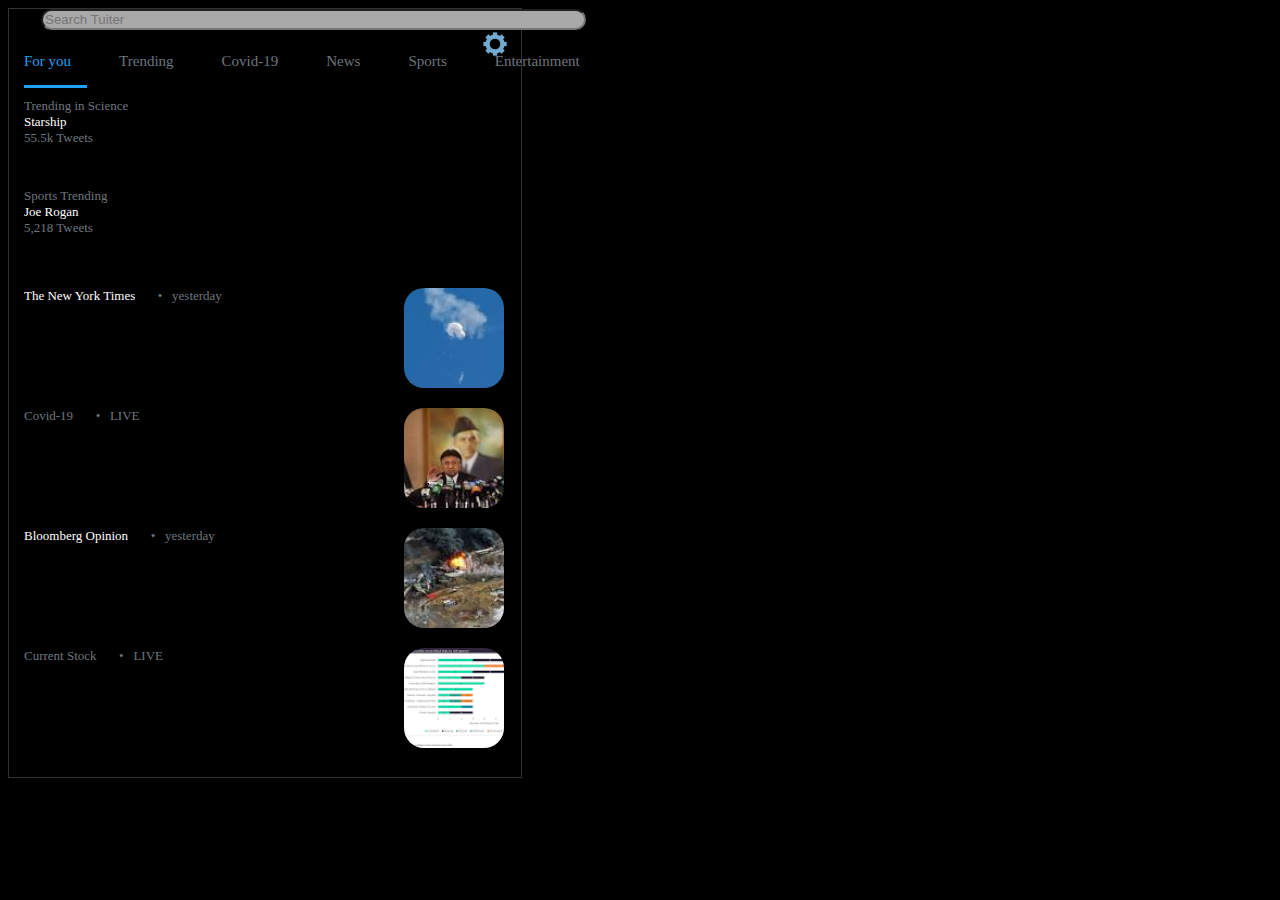
==== public/tuiter/explore/index.html @ 135d2dfa "a3 css spring 2023" ====
<!DOCTYPE html>
<html lang="en">
<head>
    <meta charset="UTF-8">
    <title>Explore</title>
    <link href="index.css" rel="stylesheet">
</head>
<body>
    <div class="wd-border">
        <div class="wd-content">

        <div class="wd-input-container">
            <div class="float-child" >
                <input class="wd-input"
                       type="search"
                       size="65%"
                       placeholder="Search Tuiter"  >
            </div>
            <div class="padding margin_right_main float-right">
                <a href="explore-settings.html">
                    <img class = "wd-gear"
                         src="gear.png"
                         height="28px"
                         width=auto/>
                </a>
            </div>
        </div>

        <div class="wd-links-container">
            <div class="wd-links">
                <div class="float-child"><a href="for-you.html" class="wd-highlight-color">For you</a> </div>
                <div class="float-child"><a href="trending.html" class="wd-other-color">Trending</a> </div>
                <div class="float-child"><a href="covid.html" class="wd-other-color">Covid-19</a> </div>
                <div class="float-child"><a href="news.html" class="wd-other-color">News</a> </div>
                <div class="float-child"><a href="sports.html" class="wd-other-color">Sports</a> </div>
                <div class="float-child"><a href="entertainment.html" class="wd-other-color">Entertainment</a> </div>
                <br>
            </div>
        </div>

        <div class="wd-border1">
        </div>

        <div class="wd-container1 wd-topic-color float-child">
            <div class="no-line-change ">
                <div class="font-topic">Trending in Science </div>
            </div>
            <div class="text-color-highlight" >Starship</div>
            <div class="font-topic">55.5k Tweets<br> </div>
        </div>

        <div class="wd-container2 wd-topic-color float-child">
            <div class="no-line-change ">
                <div class="font-topic">Sports Trending</div>
            </div>
            <div class="text-color-highlight" >Joe Rogan</div>
            <div class="font-topic">5,218 Tweets<br> </div>
        </div>

        <div class="wd-container3 wd-topic-color">
            <div class="no-line-change">
                <div class="float-child font-topic text-color-highlight no-line-change">The New York Times</div>
                <div class="float-child wd-topic-color no-line-change">  &nbsp&nbsp&#149  &nbsp yesterday</div>
                <img class="float-child rounded-picture" src="[data-uri]" height="100" width= auto>
            </div>
        </div>

            <div class="wd-container4 wd-topic-color">
            <div class="no-line-change">
                <div class="float-child wd-topic-color no-line-change">  Covid-19</div>
                <div class="float-child wd-topic-color no-line-change">  &nbsp&nbsp&#149  &nbsp LIVE</div>
                <img class="padding rounded-picture" src="[data-uri]" height="100" width= auto>
            </div>
        </div>

        <div class="wd-container5 wd-topic-color">
            <div class="no-line-change">
                <div class="float-child font-topic text-color-highlight no-line-change">Bloomberg Opinion</div>
                <div class="float-child wd-topic-color no-line-change">  &nbsp&nbsp&#149  &nbsp yesterday</div>
                <img class="padding margin_right_main float-right rounded-picture" src="[data-uri]" height="100" width= auto>
            </div>
        </div>

        <div class="wd-container6 wd-topic-color">
            <div class="no-line-change">
                <div class="float-child wd-topic-color no-line-change">  Current Stock</div>
                <div class="float-child wd-topic-color no-line-change">  &nbsp&nbsp&#149  &nbsp LIVE</div>
                <img class="padding margin_right_main float-right rounded-picture" src="[data-uri]" height="100" width= auto>
            </div>
        </div>

        <div class="line-1 "></div>
        </div>
    </div>
</body>
</html>
---- public/tuiter/explore/index.css ----
body {
    position: relative;
    background-color: black;
    color:white;
    width:100%;
    }

 .wd-border{
     border: 1px solid rgb(47, 51, 54);
     height: 48em;
     width: 40%;
 }

 .wd-content{
    margin-left:16px;
 }

 .wd-input{
    border-radius: 25px;
    color: white;
    background-color:darkgray;
    display: inline-block;
 }
 .wd-gear{
    float:right;
    margin-right: 12px;

 }

 .wd-input-container{

 }

 .wd-links-container{
    position: absolute;
    top: 45px;
    left: 0;
 }

 .wd-container1{
     position: absolute;
     top: 90px;
     left: 0;
     width: 40%;
  }

  .wd-container2{
       position: absolute;
       top: 180px;
       left: 0;
       width: 40%;
    }

 .wd-container3{
    position: absolute;
    top: 280px;
    left: 0;
    width: 40%;
 }

 .wd-container4{
     position: absolute;
     top: 400px;
     left: 0;
     width: 40%;
}

 .wd-container5{
     position: absolute;
     top: 520px;
     left: 0;
     width: 40%;
}

 .wd-container6{
     position: absolute;
     top: 640px;
     left: 0;
     width: 40%;
 }

  .no-line-change{
    overflow: hidden;
    white-space: nowrap;
  }

 .float-child {
     float: left;
     margin-left: 16px;
 }

.wd-links{
    font-size:15px;
    display: block;

}
.wd-highlight-color{
    color: rgb(29,161,242);
    padding:16px 16px 16px 0px;
    border-bottom: solid;
    text-decoration: none;
}

.wd-other-color{
    color: rgb(110,118,125);
    padding:16px;
    text-decoration: none;
}
.wd-topic-color{
    color: rgb(110,118,125);
    text-decoration: none;
    font-size: 13px
}

.text-color-highlight{
    color: white
}
.font-topic{
    font-size: 13px
}

.rounded-picture{
    border-radius: 20px;
    float:right;
    margin-right: 16px;
}
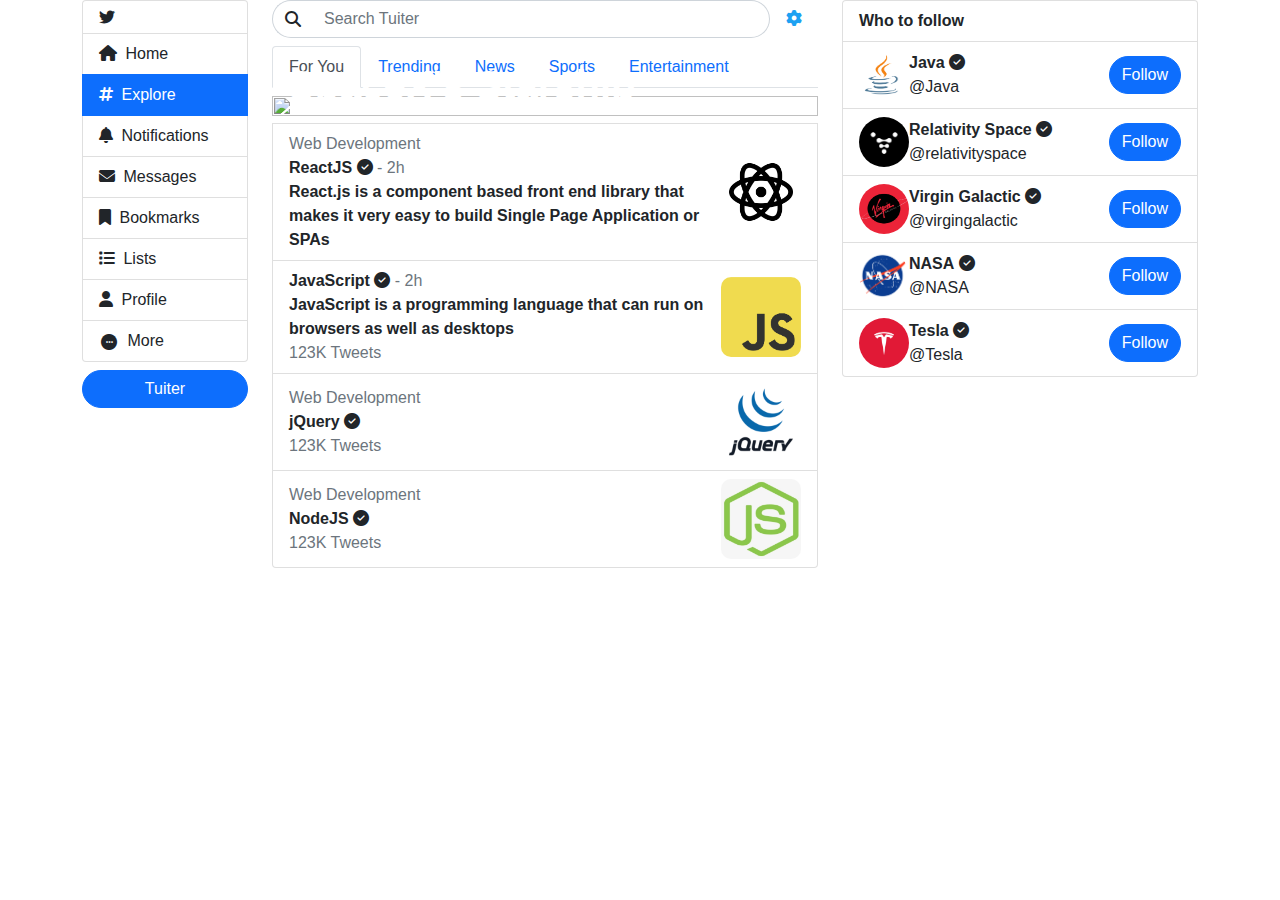
==== commit 128627c8: "a4 bootstrap spring 2023" ====
--- a/public/tuiter/explore/index.html
+++ b/public/tuiter/explore/index.html
@@ -3,94 +3,237 @@
 <head>
     <meta charset="UTF-8">
     <title>Explore</title>
+    <link href="../../vendors/bootstrap/css/bootstrap.css" rel="stylesheet">
+    <link href="../../vendors/fontawesome/css/all.css" rel="stylesheet">
+    <link
+            rel="stylesheet"
+            href="https://cdnjs.cloudflare.com/ajax/libs/font-awesome/6.2.1/css/all.min.css"
+    />
     <link href="index.css" rel="stylesheet">
 </head>
 <body>
-    <div class="wd-border">
-        <div class="wd-content">
-
-        <div class="wd-input-container">
-            <div class="float-child" >
-                <input class="wd-input"
-                       type="search"
-                       size="65%"
-                       placeholder="Search Tuiter"  >
-            </div>
-            <div class="padding margin_right_main float-right">
-                <a href="explore-settings.html">
-                    <img class = "wd-gear"
-                         src="gear.png"
-                         height="28px"
-                         width=auto/>
-                </a>
-            </div>
+<div class="container">
+    <div class="row">
+        <div class="col-1 col-sm-2 col-lg-1 col-xl-2">
+            <div class="list-group">
+                <i class="fab fa-twitter list-group-item"></i>
+
+                <a href="../home.html" class="list-group-item list-group-item-action">
+                    <i class="fas fa-home"></i>
+                    <span class="ms-1 d-none d-xl-inline">Home</span>
+                </a>
+                <a href="#" class="list-group-item list-group-item-action active" aria-current="true">
+                    <i class="fa-solid fa-hashtag"></i>
+                    <span class="ms-1 d-none d-xl-inline">Explore</span>
+                </a>
+                <a href="#" class="list-group-item list-group-item-action">
+                    <i class="fa-solid fa-bell"></i>
+                    <span class="ms-1 d-none d-xl-inline">Notifications</span>
+                </a>
+                <a href="#" class="list-group-item list-group-item-action">
+                    <i class="fa-solid fa-envelope"></i>
+                    <span class="ms-1 d-none d-xl-inline">Messages</span>
+                </a>
+                <a href="../bookmarks/index.html" class="list-group-item list-group-item-action">
+                    <i class="fa-solid fa-bookmark"></i>
+                    <span class="ms-1 d-none d-xl-inline">Bookmarks</span>
+                </a>
+                <a href="#" class="list-group-item list-group-item-action">
+                    <i class="fa-solid fa-list"></i>
+                    <span class="ms-1 d-none d-xl-inline">Lists</span>
+                </a>
+                <a href="../profile.html" class="list-group-item list-group-item-action">
+                    <i class="fa-solid fa-user"></i>
+                    <span class="ms-1 d-none d-xl-inline">Profile</span>
+                </a>
+                <a href="#" class="list-group-item list-group-item-action">
+                    <span class="fa-stack small">
+                        <i class="fas fa-circle fa-stack-2x"></i>
+                        <i class="fa fa-ellipsis fa-stack-1x fa-inverse"></i>
+                    </span>
+                    <span class="ms-1 d-none d-xl-inline">More</span>
+                </a>
+
+            </div>
+
+            <button class="btn btn-primary btn-tuit rounded-pill">
+                Tuiter
+            </button>
         </div>
 
-        <div class="wd-links-container">
-            <div class="wd-links">
-                <div class="float-child"><a href="for-you.html" class="wd-highlight-color">For you</a> </div>
-                <div class="float-child"><a href="trending.html" class="wd-other-color">Trending</a> </div>
-                <div class="float-child"><a href="covid.html" class="wd-other-color">Covid-19</a> </div>
-                <div class="float-child"><a href="news.html" class="wd-other-color">News</a> </div>
-                <div class="float-child"><a href="sports.html" class="wd-other-color">Sports</a> </div>
-                <div class="float-child"><a href="entertainment.html" class="wd-other-color">Entertainment</a> </div>
-                <br>
+        <div class="col-11 col-sm-10 col-lg-7 col-xl-6">
+            <div>
+                <div class="searchbar mb-2">
+                    <div class="input-group">
+                        <span class="input-group-text bg-transparent span-search-bar">
+                          <i class="fa-solid fa-magnifying-glass"></i>
+                        </span>
+                        <input type="text" class="form-control input-search-bar" placeholder="Search Tuiter"/>
+                    </div>
+                    <a class="ms-auto" href="explore-settings.html">
+                        <i class="fa-solid fa-gear mx-3"></i>
+                    </a>
+                </div>
+            </div>
+
+            <div class="mt-2">
+                <ul class="nav nav-tabs">
+                    <li class="nav-item">
+                        <a class="nav-link active" href="for-you.html">For You </a>
+                    </li>
+                    <li class="nav-item">
+                        <a class="nav-link" href="trending.html">Trending</a>
+                    </li>
+                    <li class="nav-item">
+                        <a class="nav-link" href="news.html">News</a>
+                    </li>
+                    <li class="nav-item">
+                        <a class="nav-link" href="sports.html">Sports</a>
+                    </li>
+                    <li class="nav-item">
+                        <a class="nav-link" href="entertainment.html">Entertainment</a>
+                    </li>
+                </ul>
+            </div>
+
+            <div class="list-group mt-2">
+                <div class="image-container">
+                    <img class="main-image" src="images/spaceship.png" />
+                    <b class="image-title bottom-left">SpaceX's Starship</b>
+                </div>
+
+                <div class="list-group-item d-flex align-items-center">
+                    <ul>
+                        <li class="text-secondary">Web Development</li>
+                        <li>
+                            <b>ReactJS</b>
+                            <i class="fa-solid fa-circle-check"></i>
+                            <span class="text-secondary"> - 2h </span>
+                        </li>
+                        <li>
+                            <b
+                            >React.js is a component based front end library that makes
+                                it very easy to build Single Page Application or SPAs
+                            </b>
+                        </li>
+                    </ul>
+                    <img class="image-feed ms-auto" src="images/react.png" />
+                </div>
+
+                <div class="list-group-item d-flex align-items-center">
+                    <ul>
+                        <li>
+                            <b>JavaScript</b>
+                            <i class="fa-solid fa-circle-check"></i>
+                            <span class="text-secondary"> - 2h </span>
+                        </li>
+                        <li>
+                            <b
+                            >JavaScript is a programming language that can run on
+                                browsers as well as desktops</b
+                            >
+                        </li>
+                        <li class="text-secondary">123K Tweets</li>
+                    </ul>
+                    <img class="image-feed ms-auto" src="images/javascript.png" />
+                </div>
+
+                <div class="list-group-item d-flex align-items-center">
+                    <ul>
+                        <li class="text-secondary">Web Development</li>
+                        <li>
+                            <b>jQuery</b>
+                            <i class="fa-solid fa-circle-check"></i>
+                        </li>
+                        <li class="text-secondary">123K Tweets</li>
+                    </ul>
+                    <img class="image-feed ms-auto" src="images/jquery.png" />
+                </div>
+
+                <div class="list-group-item d-flex align-items-center">
+                    <ul>
+                        <li class="text-secondary">Web Development</li>
+                        <li>
+                            <b>NodeJS</b>
+                            <i class="fa-solid fa-circle-check"></i>
+                        </li>
+                        <li class="text-secondary">123K Tweets</li>
+                    </ul>
+                    <img class="image-feed ms-auto" src="images/nodejs.png" />
+                </div>
             </div>
         </div>
 
-        <div class="wd-border1">
-        </div>
-
-        <div class="wd-container1 wd-topic-color float-child">
-            <div class="no-line-change ">
-                <div class="font-topic">Trending in Science </div>
-            </div>
-            <div class="text-color-highlight" >Starship</div>
-            <div class="font-topic">55.5k Tweets<br> </div>
-        </div>
-
-        <div class="wd-container2 wd-topic-color float-child">
-            <div class="no-line-change ">
-                <div class="font-topic">Sports Trending</div>
-            </div>
-            <div class="text-color-highlight" >Joe Rogan</div>
-            <div class="font-topic">5,218 Tweets<br> </div>
-        </div>
-
-        <div class="wd-container3 wd-topic-color">
-            <div class="no-line-change">
-                <div class="float-child font-topic text-color-highlight no-line-change">The New York Times</div>
-                <div class="float-child wd-topic-color no-line-change">  &nbsp&nbsp&#149  &nbsp yesterday</div>
-                <img class="float-child rounded-picture" src="[data-uri]" height="100" width= auto>
-            </div>
-        </div>
-
-            <div class="wd-container4 wd-topic-color">
-            <div class="no-line-change">
-                <div class="float-child wd-topic-color no-line-change">  Covid-19</div>
-                <div class="float-child wd-topic-color no-line-change">  &nbsp&nbsp&#149  &nbsp LIVE</div>
-                <img class="padding rounded-picture" src="[data-uri]" height="100" width= auto>
-            </div>
-        </div>
-
-        <div class="wd-container5 wd-topic-color">
-            <div class="no-line-change">
-                <div class="float-child font-topic text-color-highlight no-line-change">Bloomberg Opinion</div>
-                <div class="float-child wd-topic-color no-line-change">  &nbsp&nbsp&#149  &nbsp yesterday</div>
-                <img class="padding margin_right_main float-right rounded-picture" src="[data-uri]" height="100" width= auto>
-            </div>
-        </div>
-
-        <div class="wd-container6 wd-topic-color">
-            <div class="no-line-change">
-                <div class="float-child wd-topic-color no-line-change">  Current Stock</div>
-                <div class="float-child wd-topic-color no-line-change">  &nbsp&nbsp&#149  &nbsp LIVE</div>
-                <img class="padding margin_right_main float-right rounded-picture" src="[data-uri]" height="100" width= auto>
-            </div>
-        </div>
-
-        <div class="line-1 "></div>
+        <div class="d-none d-lg-block col-lg-4">
+            <div class="list-group">
+                <div class="list-group">
+                    <div class="list-group-item">
+                        <b>Who to follow</b>
+                    </div>
+                    <div class="list-group-item d-flex align-items-center">
+                        <img class="follow-icon" src="images/java.png" />
+                        <div>
+                            <b>Java</b>
+                            <i class="fa-solid fa-circle-check"></i>
+                            <br />
+                            @Java
+                        </div>
+                        <button class="btn btn-primary rounded-pill ms-auto">
+                            Follow
+                        </button>
+                    </div>
+                    <div class="list-group-item d-flex align-items-center">
+                        <img class="follow-icon" src="images/relativity.jpeg" />
+                        <div>
+                            <b>Relativity Space</b>
+                            <i class="fa-solid fa-circle-check"></i>
+                            <br />
+                            @relativityspace
+                        </div>
+                        <button class="btn btn-primary rounded-pill ms-auto">
+                            Follow
+                        </button>
+                    </div>
+                    <div class="list-group-item d-flex align-items-center">
+                        <img class="follow-icon" src="images/virgingalactic.jpeg" />
+                        <div>
+                            <b>Virgin Galactic</b>
+                            <i class="fa-solid fa-circle-check"></i>
+                            <br />
+                            @virgingalactic
+                        </div>
+                        <button class="btn btn-primary rounded-pill ms-auto">
+                            Follow
+                        </button>
+                    </div>
+                    <div class="list-group-item d-flex align-items-center">
+                        <img class="follow-icon" src="images/nasa.png" />
+                        <div>
+                            <b>NASA</b>
+                            <i class="fa-solid fa-circle-check"></i>
+                            <br />
+                            @NASA
+                        </div>
+                        <button class="btn btn-primary rounded-pill ms-auto">
+                            Follow
+                        </button>
+                    </div>
+                    <div class="list-group-item d-flex align-items-center">
+                        <img class="follow-icon" src="images/tesla.jpeg" />
+                        <div>
+                            <b>Tesla</b>
+                            <i class="fa-solid fa-circle-check"></i>
+                            <br />
+                            @Tesla
+                        </div>
+                        <button class="btn btn-primary rounded-pill ms-auto">
+                            Follow
+                        </button>
+                    </div>
+                </div>
+            </div>
         </div>
     </div>
+</div>
 </body>
 </html>